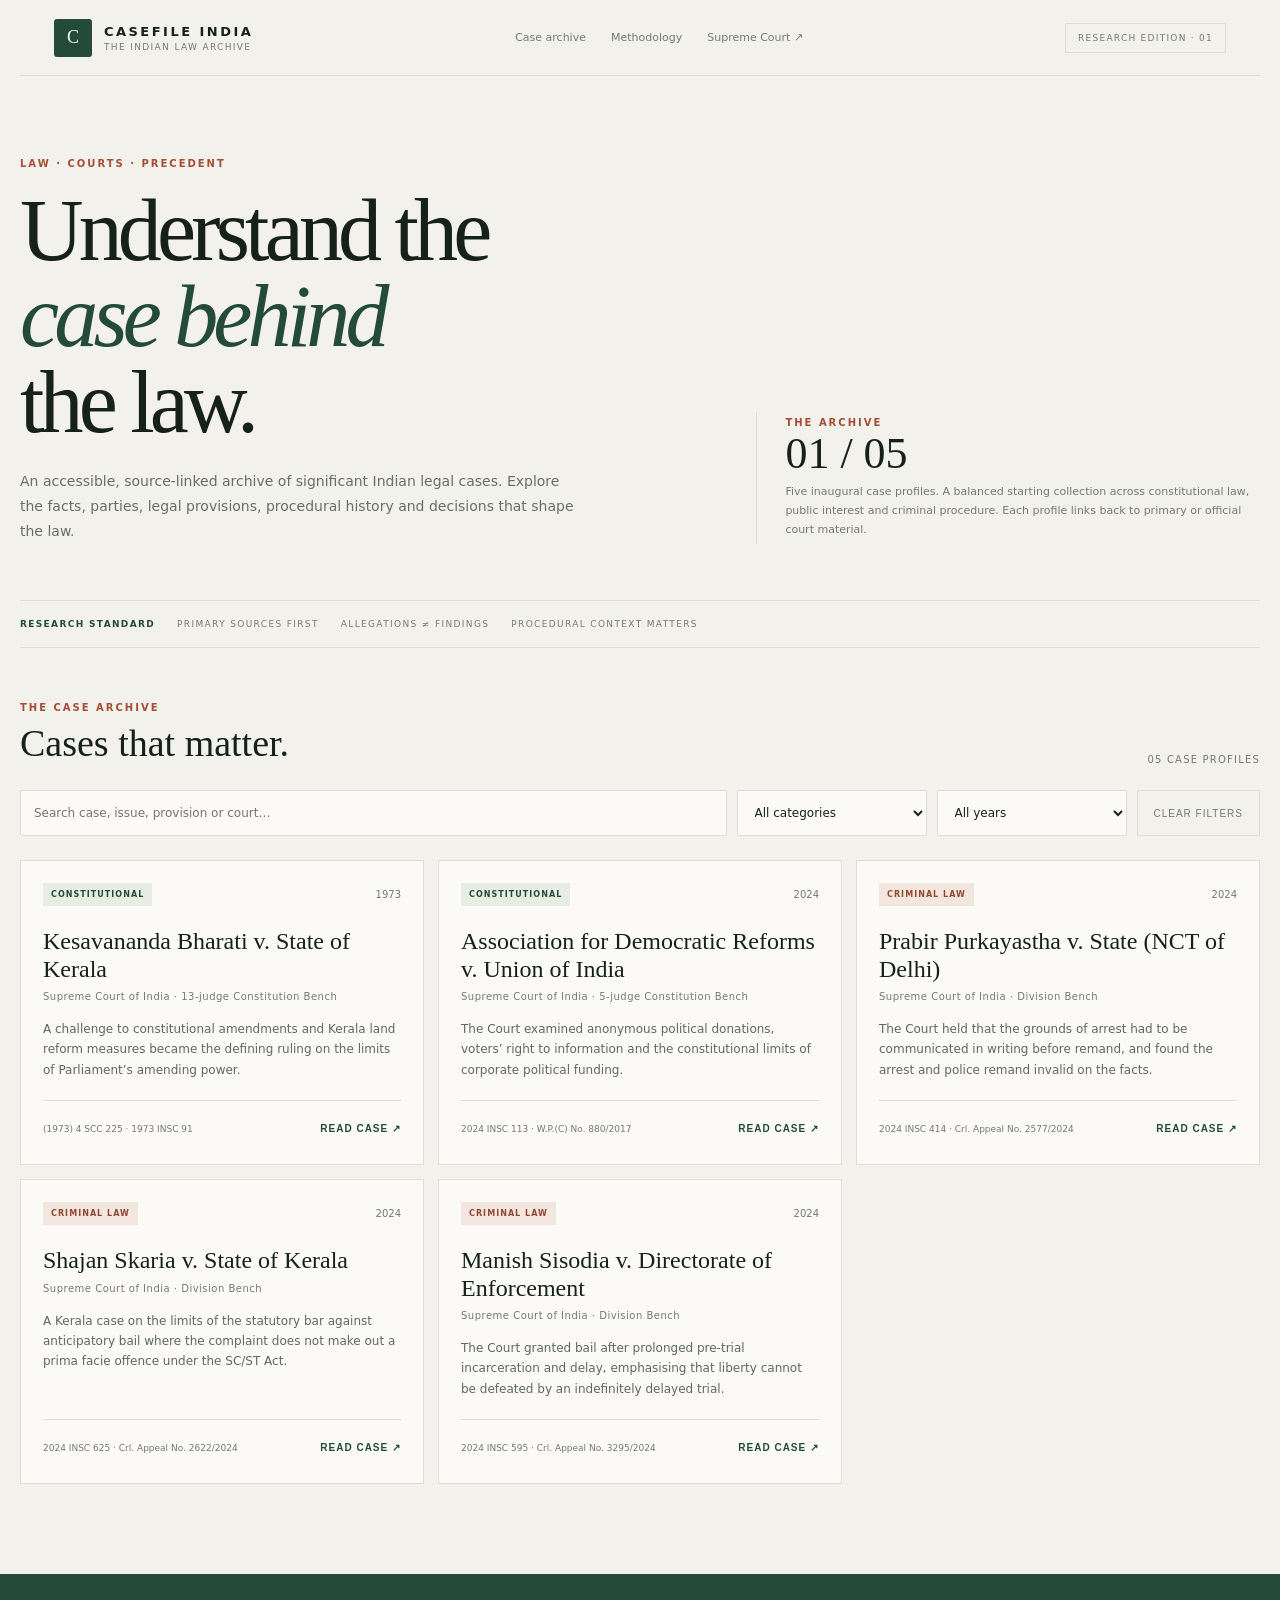
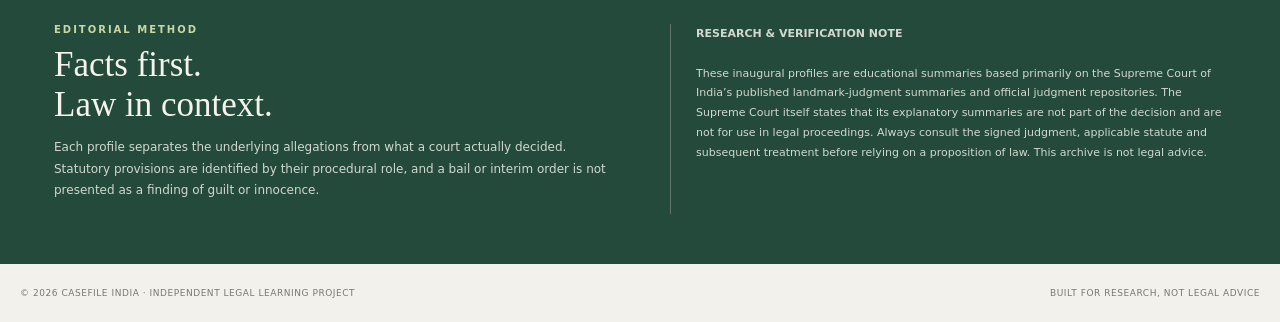
==== casefile-india/index.html @ 54c9e40e "Add CASEFILE INDIA legal case archive website" ====
<!doctype html>
<html lang="en">
<head>
<meta charset="utf-8"><meta name="viewport" content="width=device-width,initial-scale=1">
<meta name="theme-color" content="#111713"><meta name="description" content="CASEFILE INDIA — source-linked case profiles, Indian judgments and legal research.">
<title>CASEFILE INDIA — Indian Legal Case Archive</title>
<style>
:root{--bg:#f3f1eb;--paper:#fbfaf6;--ink:#17211c;--muted:#737a72;--line:#deded4;--green:#234a3a;--lime:#c8d8a5;--rust:#a54e35;--serif:Georgia,'Times New Roman',serif;--sans:Inter,ui-sans-serif,system-ui,-apple-system,'Segoe UI',sans-serif}
*{box-sizing:border-box}html{scroll-behavior:smooth}body{margin:0;background:var(--bg);color:var(--ink);font-family:var(--sans)}a{color:inherit}.shell{max-width:1240px;margin:auto;padding:0 34px}.top{height:76px;border-bottom:1px solid var(--line);display:flex;align-items:center;justify-content:space-between}.brand{display:flex;align-items:center;gap:12px;text-decoration:none}.mark{width:38px;height:38px;background:var(--green);color:#fff;display:grid;place-items:center;font-family:var(--serif);font-size:18px;border-radius:3px}.brand strong{display:block;font-size:13px;letter-spacing:.19em}.brand small{display:block;color:var(--muted);font-size:9px;letter-spacing:.15em;margin-top:3px}.nav{display:flex;gap:25px;align-items:center;font-size:11px;color:var(--muted)}.nav a{text-decoration:none}.nav a:hover{color:var(--green)}.edition{font-size:9px;letter-spacing:.14em;border:1px solid var(--line);padding:9px 12px;color:var(--muted)}.hero{padding:82px 0 56px;display:grid;grid-template-columns:1.15fr .85fr;gap:55px;align-items:end;border-bottom:1px solid var(--line)}.kicker{font-size:10px;letter-spacing:.2em;color:var(--rust);font-weight:800}.hero h1{font-family:var(--serif);font-size:clamp(48px,7vw,88px);font-weight:400;line-height:.98;letter-spacing:-.055em;margin:19px 0 22px}.hero h1 em{font-style:italic;color:var(--green)}.hero p{max-width:560px;color:#666f66;font-size:14px;line-height:1.8;margin:0}.hero-aside{border-left:1px solid var(--line);padding:5px 0 5px 28px}.hero-aside .big{font-family:var(--serif);font-size:44px}.hero-aside p{font-size:11px;line-height:1.7;color:var(--muted);margin-top:4px}.ticker{display:flex;gap:22px;align-items:center;padding:18px 0;border-bottom:1px solid var(--line);font-size:9px;letter-spacing:.15em;color:var(--muted)}.ticker b{color:var(--green)}.main{padding:54px 0 90px}.section-head{display:flex;justify-content:space-between;align-items:end;gap:20px;margin-bottom:25px}.section-head h2{font-family:var(--serif);font-size:38px;font-weight:400;margin:8px 0 0}.count{font-size:10px;letter-spacing:.12em;color:var(--muted)}.tools{display:grid;grid-template-columns:minmax(220px,1fr) 190px 190px auto;gap:10px;margin-bottom:24px}.tools input,.tools select{width:100%;background:var(--paper);border:1px solid var(--line);padding:14px 13px;color:var(--ink);font:inherit;font-size:12px;border-radius:2px;outline:none}.tools input:focus,.tools select:focus{border-color:var(--green)}.clear{border:1px solid var(--line);background:transparent;padding:0 16px;color:var(--muted);font-size:10px;letter-spacing:.1em;cursor:pointer}.grid{display:grid;grid-template-columns:repeat(3,1fr);gap:14px}.case{background:var(--paper);border:1px solid var(--line);padding:22px;min-height:300px;display:flex;flex-direction:column;transition:transform .2s,border-color .2s}.case:hover{transform:translateY(-3px);border-color:#aeb9a9}.case-top{display:flex;justify-content:space-between;gap:12px;align-items:center}.tag{font-size:8px;letter-spacing:.13em;text-transform:uppercase;padding:7px 8px;background:#e8ede3;color:var(--green);font-weight:800}.tag.criminal{background:#f2e6df;color:#91472f}.year{font-size:10px;color:var(--muted)}.case h3{font-family:var(--serif);font-weight:400;font-size:24px;line-height:1.14;margin:22px 0 8px}.court{font-size:10px;color:var(--muted);letter-spacing:.05em}.summary{font-size:12px;color:#5f685f;line-height:1.7;margin:17px 0 20px}.case-bottom{margin-top:auto;display:flex;justify-content:space-between;align-items:center;border-top:1px solid var(--line);padding-top:14px}.citation{font-size:9px;color:var(--muted)}.open{border:0;background:transparent;color:var(--green);font-size:10px;font-weight:800;letter-spacing:.1em;cursor:pointer;padding:8px 0}.empty{grid-column:1/-1;padding:50px;text-align:center;border:1px dashed var(--line);color:var(--muted);font-size:13px}.about{background:var(--green);color:#f5f3eb;padding:50px 0}.about-inner{display:grid;grid-template-columns:1fr 1fr;gap:60px}.about h2{font-family:var(--serif);font-weight:400;font-size:35px;margin:10px 0}.about p{font-size:12px;line-height:1.8;color:#d2d8cf}.about .note{border-left:1px solid #607668;padding-left:25px;color:#d2d8cf;font-size:11px;line-height:1.8}.footer{padding:24px 0;display:flex;justify-content:space-between;gap:20px;color:var(--muted);font-size:9px;letter-spacing:.06em}.modal{position:fixed;inset:0;background:#101711b8;z-index:10;display:none;align-items:center;justify-content:center;padding:22px}.modal.show{display:flex}.dialog{background:var(--paper);width:min(800px,100%);max-height:90vh;overflow:auto;padding:34px;position:relative}.close{position:absolute;right:20px;top:18px;border:1px solid var(--line);background:transparent;width:34px;height:34px;cursor:pointer}.dialog h2{font-family:var(--serif);font-size:36px;font-weight:400;line-height:1.1;margin:18px 40px 8px 0}.dialog .meta{font-size:11px;color:var(--muted);line-height:1.7}.detail-grid{display:grid;grid-template-columns:1fr 1fr;gap:22px;margin-top:25px}.detail h4{font-size:9px;letter-spacing:.16em;color:var(--rust);margin:0 0 8px}.detail p,.detail li{font-size:12px;line-height:1.75;color:#566057}.detail ul{padding-left:17px;margin:0}.detail.full{grid-column:1/-1}.source-list{display:flex;flex-wrap:wrap;gap:9px;margin-top:12px}.source-list a{font-size:10px;color:var(--green);border:1px solid var(--line);padding:10px;text-decoration:none}.disclaimer{background:#eeeae0;border-left:3px solid var(--rust);padding:12px 14px;font-size:10px;line-height:1.7;color:#646a61;margin-top:22px}.save{border:1px solid var(--line);background:transparent;padding:8px 10px;font-size:9px;cursor:pointer;color:var(--green)}.save.saved{background:#e7eee4;border-color:#a9bba8}
@media(max-width:850px){.shell{padding:0 20px}.hero{grid-template-columns:1fr;gap:28px;padding-top:55px}.hero-aside{border-left:0;border-top:1px solid var(--line);padding:20px 0 0}.tools{grid-template-columns:1fr 1fr}.tools input{grid-column:1/-1}.grid{grid-template-columns:repeat(2,1fr)}.about-inner{grid-template-columns:1fr;gap:20px}.nav{gap:13px}.edition{display:none}}
@media(max-width:560px){.top{height:65px}.nav a:nth-child(2){display:none}.hero h1{font-size:54px}.grid{grid-template-columns:1fr}.case{min-height:260px}.section-head h2{font-size:32px}.tools{grid-template-columns:1fr}.tools input{grid-column:auto}.clear{padding:13px}.detail-grid{grid-template-columns:1fr}.detail.full{grid-column:auto}.dialog{padding:25px 20px}.dialog h2{font-size:29px}.footer{flex-direction:column}.ticker{flex-wrap:wrap;gap:10px 18px}}
</style>
</head>
<body>
<header class="shell top"><a class="brand" href="#"><span class="mark">C</span><span><strong>CASEFILE INDIA</strong><small>THE INDIAN LAW ARCHIVE</small></span></a><nav class="nav"><a href="#archive">Case archive</a><a href="#method">Methodology</a><a href="https://www.sci.gov.in/" target="_blank" rel="noopener">Supreme Court ↗</a></nav><span class="edition">RESEARCH EDITION · 01</span></header>
<section class="shell hero"><div><div class="kicker">LAW · COURTS · PRECEDENT</div><h1>Understand the<br><em>case behind</em><br>the law.</h1><p>An accessible, source-linked archive of significant Indian legal cases. Explore the facts, parties, legal provisions, procedural history and decisions that shape the law.</p></div><aside class="hero-aside"><div class="kicker">THE ARCHIVE</div><div class="big">01 / 05</div><p>Five inaugural case profiles. A balanced starting collection across constitutional law, public interest and criminal procedure. Each profile links back to primary or official court material.</p></aside></section>
<div class="shell ticker"><b>RESEARCH STANDARD</b><span>PRIMARY SOURCES FIRST</span><span>ALLEGATIONS ≠ FINDINGS</span><span>PROCEDURAL CONTEXT MATTERS</span></div>
<main id="archive" class="shell main"><div class="section-head"><div><div class="kicker">THE CASE ARCHIVE</div><h2>Cases that matter.</h2></div><div class="count" id="resultCount">05 CASE PROFILES</div></div>
<div class="tools"><input id="search" type="search" placeholder="Search case, issue, provision or court…" aria-label="Search cases"><select id="type"><option value="all">All categories</option><option value="Constitutional">Constitutional</option><option value="Criminal law">Criminal law</option><option value="Public law">Public law</option></select><select id="era"><option value="all">All years</option><option value="2020s">2020–2029</option><option value="2000s">2000–2019</option><option value="historic">Before 2000</option></select><button class="clear" id="clear">CLEAR FILTERS</button></div>
<div class="grid" id="caseGrid"></div></main>
<section id="method" class="about"><div class="shell about-inner"><div><div class="kicker" style="color:#c8d8a5">EDITORIAL METHOD</div><h2>Facts first.<br>Law in context.</h2><p>Each profile separates the underlying allegations from what a court actually decided. Statutory provisions are identified by their procedural role, and a bail or interim order is not presented as a finding of guilt or innocence.</p></div><div class="note"><b>RESEARCH & VERIFICATION NOTE</b><br><br>These inaugural profiles are educational summaries based primarily on the Supreme Court of India’s published landmark-judgment summaries and official judgment repositories. The Supreme Court itself states that its explanatory summaries are not part of the decision and are not for use in legal proceedings. Always consult the signed judgment, applicable statute and subsequent treatment before relying on a proposition of law. This archive is not legal advice.</div></div></section>
<footer class="shell footer"><span>© 2026 CASEFILE INDIA · INDEPENDENT LEGAL LEARNING PROJECT</span><span>BUILT FOR RESEARCH, NOT LEGAL ADVICE</span></footer>
<div class="modal" id="modal" role="dialog" aria-modal="true" aria-labelledby="detailTitle"><article class="dialog"><button class="close" id="close" aria-label="Close">✕</button><div id="detailBody"></div></article></div>
<script>
const cases=[
{id:'kesavananda',name:'Kesavananda Bharati v. State of Kerala',year:1973,type:'Constitutional',court:'Supreme Court of India · 13-judge Constitution Bench',citation:'(1973) 4 SCC 225 · 1973 INSC 91',tagline:'The basic structure doctrine',summary:'A challenge to constitutional amendments and Kerala land reform measures became the defining ruling on the limits of Parliament’s amending power.',parties:'Sri Kesavananda Bharati Sripadagalvaru, head of the Edneer Mutt in Kerala, brought the petition against the State of Kerala and the Union of India. The matter was heard by the largest bench in the Supreme Court’s history at the time.',posture:'A writ petition under Article 32 challenged provisions of the Kerala Land Reforms legislation and the validity of the 24th, 25th and 29th Constitutional Amendments. The 13-judge bench delivered a closely divided decision on 24 April 1973.',facts:'The petitioner challenged measures affecting the property and administration of the religious mutt, alongside constitutional amendments that expanded Parliament’s power to amend the Constitution and affected the relationship between fundamental rights and directive principles.',provisions:['Constitution of India: Articles 13, 25, 26, 31 and 368','Constitution (Twenty-fourth Amendment) Act, 1971','Constitution (Twenty-fifth Amendment) Act, 1971','Constitution (Twenty-ninth Amendment) Act, 1972','Kerala Land Reforms Act, 1963, as amended'],decision:'By a 7–6 majority, the Court held that Parliament’s power under Article 368 is wide but does not extend to altering the Constitution’s basic structure or framework. The amendments were not all struck down; the judgment preserved Parliament’s constituent power subject to this substantive limitation.',significance:'The basic structure doctrine became a foundational control on constitutional amendments. Later cases have developed its content, so the precise application depends on subsequent precedent and the provision under challenge.',sources:[['Official eCourts case portal','https://judgments.ecourts.gov.in/KBJ/?p=home'],['Official background and case introduction','https://judgments.ecourts.gov.in/KBJ/?p=home/intro'],['Supreme Court landmark summaries','https://www.sci.gov.in/landmark-judgment-summaries/']]},
{id:'electoral-bonds',name:'Association for Democratic Reforms v. Union of India',year:2024,type:'Constitutional',court:'Supreme Court of India · 5-judge Constitution Bench',citation:'2024 INSC 113 · W.P.(C) No. 880/2017',tagline:'Electoral bonds and the right to information',summary:'The Court examined anonymous political donations, voters’ right to information and the constitutional limits of corporate political funding.',parties:'Association for Democratic Reforms and other petitioners challenged the Electoral Bond Scheme and connected statutory amendments. The Union of India and other public authorities were respondents.',posture:'A batch of writ petitions under Article 32 was heard by a five-judge Constitution Bench. Judgment was delivered on 15 February 2024.',facts:'The Finance Act, 2017 amended the Representation of the People Act, Income-tax Act and Companies Act. The Electoral Bond Scheme, 2018 enabled eligible political parties to receive donations through bonds whose purchaser identity was not publicly disclosed. Petitioners challenged the anonymity framework and changes to corporate contribution rules.',provisions:['Constitution of India: Article 19(1)(a) (freedom of speech and expression / right to information)','Representation of the People Act, 1951: Section 29C (as amended)','Companies Act, 2013: Section 182 (as amended)','Income-tax Act, 1961: Section 13A (as amended)','Finance Act, 2017 and Electoral Bond Scheme, 2018'],decision:'The Supreme Court unanimously declared the Electoral Bond Scheme unconstitutional. The Court held that non-disclosure of political funding information infringed the voter’s right to information under Article 19(1)(a), and invalidated the relevant amendments. It issued directions requiring disclosure of bond purchase and redemption information by the State Bank of India to the Election Commission of India for publication.',significance:'The decision is a major authority on transparency in political finance, the voter’s right to information and the constitutional scrutiny of election-funding arrangements.',sources:[['Supreme Court official 2024 case summaries','https://www.sci.gov.in/landmark-judgment-summaries/?judgment_year=2024'],['Supreme Court judgment search','https://www.sci.gov.in/judgements/']]},
{id:'prabir',name:'Prabir Purkayastha v. State (NCT of Delhi)',year:2024,type:'Criminal law',court:'Supreme Court of India · Division Bench',citation:'2024 INSC 414 · Crl. Appeal No. 2577/2024',tagline:'Written grounds of arrest under UAPA',summary:'The Court held that the grounds of arrest had to be communicated in writing before remand, and found the arrest and police remand invalid on the facts.',parties:'Prabir Purkayastha, director of PPK Newsclick Studio Pvt. Ltd., was the appellant. The State (NCT of Delhi) was the respondent.',posture:'After raids, arrest and a police-custody remand, the Delhi High Court rejected the challenge to the arrest and remand. The appellant approached the Supreme Court, which allowed the appeal on 15 May 2024.',facts:'Delhi Police conducted searches at the appellant’s residence and business premises in connection with an FIR invoking the Unlawful Activities (Prevention) Act and provisions of the Indian Penal Code. He was arrested on 3 October 2023 and remanded to seven days of police custody the following day. The dispute before the Supreme Court concerned the legality of the arrest and remand process, not a final determination of guilt.',provisions:['Constitution of India: Article 22(1) (communication of grounds of arrest)','Unlawful Activities (Prevention) Act, 1967 (UAPA): provisions invoked in the FIR; consult the FIR/charge-sheet for the complete section list','Code of Criminal Procedure, 1973: remand and production-before-magistrate framework','Indian Penal Code, 1860: provisions invoked in the FIR; the official summary does not reproduce the complete list'],decision:'The Supreme Court held that the grounds of arrest had not been communicated in writing before the remand, contrary to Article 22(1). It declared the arrest and police remand invalid. Since charges had by then been framed, it directed release on bail subject to the trial court’s conditions.',significance:'The ruling reinforces procedural safeguards at the point of arrest and makes clear that meaningful communication of the specific grounds is distinct from a generic statement of reasons for arrest.',sources:[['Supreme Court official 2024 case summaries','https://www.sci.gov.in/landmark-judgment-summaries/?judgment_year=2024'],['Supreme Court judgment search','https://www.sci.gov.in/judgements/']]},
{id:'shajan',name:'Shajan Skaria v. State of Kerala',year:2024,type:'Criminal law',court:'Supreme Court of India · Division Bench',citation:'2024 INSC 625 · Crl. Appeal No. 2622/2024',tagline:'Anticipatory bail and the SC/ST Act',summary:'A Kerala case on the limits of the statutory bar against anticipatory bail where the complaint does not make out a prima facie offence under the SC/ST Act.',parties:'Shajan Skaria was the appellant. The State of Kerala was the respondent; the complaint was made by P. V. Srinijan, a Member of the Kerala Legislative Assembly.',posture:'The Special Court rejected anticipatory bail, and the Kerala High Court dismissed the challenge. The Supreme Court allowed the appeal and granted anticipatory bail on 23 August 2024.',facts:'A complaint followed a YouTube video published on 24 May 2023 containing allegations, including allegations of corruption, against the complainant. The complaint stated that the video was intended to publicise abuse and insult directed at a person belonging to a Scheduled Caste. An FIR was registered on 9 June 2023.',provisions:['Kerala Police Act, 2011: Section 120(o)','Scheduled Castes and Scheduled Tribes (Prevention of Atrocities) Act, 1989: Sections 3(1)(r) and 3(1)(u)','SC/ST Act: Sections 18 and 18A (bar on anticipatory bail)','Code of Criminal Procedure, 1973: Section 438 (anticipatory bail)'],decision:'The Supreme Court held that Sections 18 and 18A do not create an absolute bar in every case. Courts may examine whether the complaint or FIR makes out a prima facie case attracting the SC/ST Act. The Court allowed the appeal and granted anticipatory bail.',significance:'The decision clarifies the threshold inquiry for anticipatory bail under the SC/ST Act. It does not dilute the Act’s protections; the statutory bar applies where the necessary prima facie ingredients are present.',sources:[['Supreme Court official 2024 case summaries','https://www.sci.gov.in/landmark-judgment-summaries/?judgment_year=2024'],['Supreme Court judgment search','https://www.sci.gov.in/judgements/']]},
{id:'sisodia',name:'Manish Sisodia v. Directorate of Enforcement',year:2024,type:'Criminal law',court:'Supreme Court of India · Division Bench',citation:'2024 INSC 595 · Crl. Appeal No. 3295/2024',tagline:'Bail, delay and the right to speedy trial',summary:'The Court granted bail after prolonged pre-trial incarceration and delay, emphasising that liberty cannot be defeated by an indefinitely delayed trial.',parties:'Manish Sisodia, former Deputy Chief Minister of Delhi, was the appellant. The Directorate of Enforcement was the respondent in the appeal concerning the PMLA proceedings; related CBI proceedings also formed part of the background.',posture:'After successive bail refusals by the trial court and Delhi High Court, the appellant approached the Supreme Court. The appeal was allowed and bail was granted on 9 August 2024.',facts:'The CBI and Enforcement Directorate cases arose from allegations concerning the Delhi Excise Policy 2021–22. The CBI case included allegations under the IPC and Prevention of Corruption Act; the ED alleged money laundering under the PMLA. The prosecution allegations were contested and were not findings of guilt. The trial had not commenced and involved a large body of documentary evidence and witnesses.',provisions:['Prevention of Money Laundering Act, 2002: Section 45 (twin conditions for bail)','Code of Criminal Procedure, 1973: Section 439 (bail jurisdiction, as discussed)','Indian Penal Code, 1860: Sections 201 and 420 (CBI chargesheet)','Prevention of Corruption Act, 1988: Sections 7, 7A, 8 and 12 (CBI chargesheet)'],decision:'The Supreme Court allowed the appeal and directed release on bail subject to conditions, including bail bonds, surrender of passport, regular reporting and non-interference with witnesses or evidence. It held that prolonged incarceration and the likely delay in trial were relevant to the liberty analysis. The Court expressly did not decide the merits of the underlying prosecution.',significance:'The case is frequently studied for the relationship between stringent statutory bail conditions, Article 21, speedy trial and the principle that bail should not become punishment before conviction.',sources:[['Supreme Court official 2024 case summaries','https://www.sci.gov.in/landmark-judgment-summaries/?judgment_year=2024'],['Supreme Court judgment search','https://www.sci.gov.in/judgements/']]}
];
const grid=document.getElementById('caseGrid'),search=document.getElementById('search'),type=document.getElementById('type'),era=document.getElementById('era');
function render(){const q=search.value.trim().toLowerCase();const list=cases.filter(c=>{const hay=[c.name,c.type,c.court,c.citation,c.tagline,c.summary,...c.provisions].join(' ').toLowerCase();const okq=!q||hay.includes(q);const okt=type.value==='all'||c.type===type.value;const oke=era.value==='all'||(era.value==='2020s'&&c.year>=2020)||(era.value==='2000s'&&c.year>=2000&&c.year<2020)||(era.value==='historic'&&c.year<2000);return okq&&okt&&oke});document.getElementById('resultCount').textContent=String(list.length).padStart(2,'0')+' CASE PROFILE'+(list.length===1?'':'S');grid.innerHTML=list.length?list.map(c=>'<article class="case"><div class="case-top"><span class="tag '+(c.type==='Criminal law'?'criminal':'')+'">'+c.type+'</span><span class="year">'+c.year+'</span></div><h3>'+c.name+'</h3><div class="court">'+c.court+'</div><p class="summary">'+c.summary+'</p><div class="case-bottom"><span class="citation">'+c.citation+'</span><button class="open" data-id="'+c.id+'">READ CASE ↗</button></div></article>').join(''):'<div class="empty">No cases match those filters. Try a broader search.'}
function openCase(id){const c=cases.find(x=>x.id===id);if(!c)return;document.getElementById('detailBody').innerHTML='<div class="kicker">'+c.type.toUpperCase()+' · '+c.year+'</div><h2 id="detailTitle">'+c.name+'</h2><div class="meta">'+c.court+'<br>'+c.citation+'<br><i>'+c.tagline+'</i></div><div class="detail-grid"><section class="detail"><h4>FACTUAL BACKGROUND</h4><p>'+c.facts+'</p></section><section class="detail"><h4>PARTIES & PROCEDURAL POSTURE</h4><p>'+c.parties+'</p><p>'+c.posture+'</p></section><section class="detail"><h4>PROVISIONS CONSIDERED / INVOKED</h4><ul>'+c.provisions.map(x=>'<li>'+x+'</li>').join('')+'</ul></section><section class="detail"><h4>DECISION</h4><p>'+c.decision+'</p></section><section class="detail full"><h4>WHY THIS CASE MATTERS</h4><p>'+c.significance+'</p></section><section class="detail full"><h4>SOURCE MATERIAL</h4><p>Use the official court material as the controlling source. The Supreme Court’s explanatory summaries are aids to understanding and are not part of the judgment.</p><div class="source-list">'+c.sources.map(s=>'<a href="'+s[1]+'" target="_blank" rel="noopener">'+s[0]+' ↗</a>').join('')+'</div></section></div><div class="disclaimer">Research note: This is an educational case profile, not legal advice. Allegations are identified as allegations; procedural orders such as bail do not determine guilt. Check the signed judgment, case record, current statutes and subsequent decisions before relying on any proposition.</div>';document.getElementById('modal').classList.add('show');document.body.style.overflow='hidden'}
grid.addEventListener('click',e=>{const b=e.target.closest('[data-id]');if(b)openCase(b.dataset.id)});[search,type,era].forEach(x=>x.addEventListener('input',render));document.getElementById('clear').addEventListener('click',()=>{search.value='';type.value='all';era.value='all';render()});function closeModal(){document.getElementById('modal').classList.remove('show');document.body.style.overflow=''}document.getElementById('close').addEventListener('click',closeModal);document.getElementById('modal').addEventListener('click',e=>{if(e.target.id==='modal')closeModal()});document.addEventListener('keydown',e=>{if(e.key==='Escape')closeModal()});render();
</script>
</body></html>
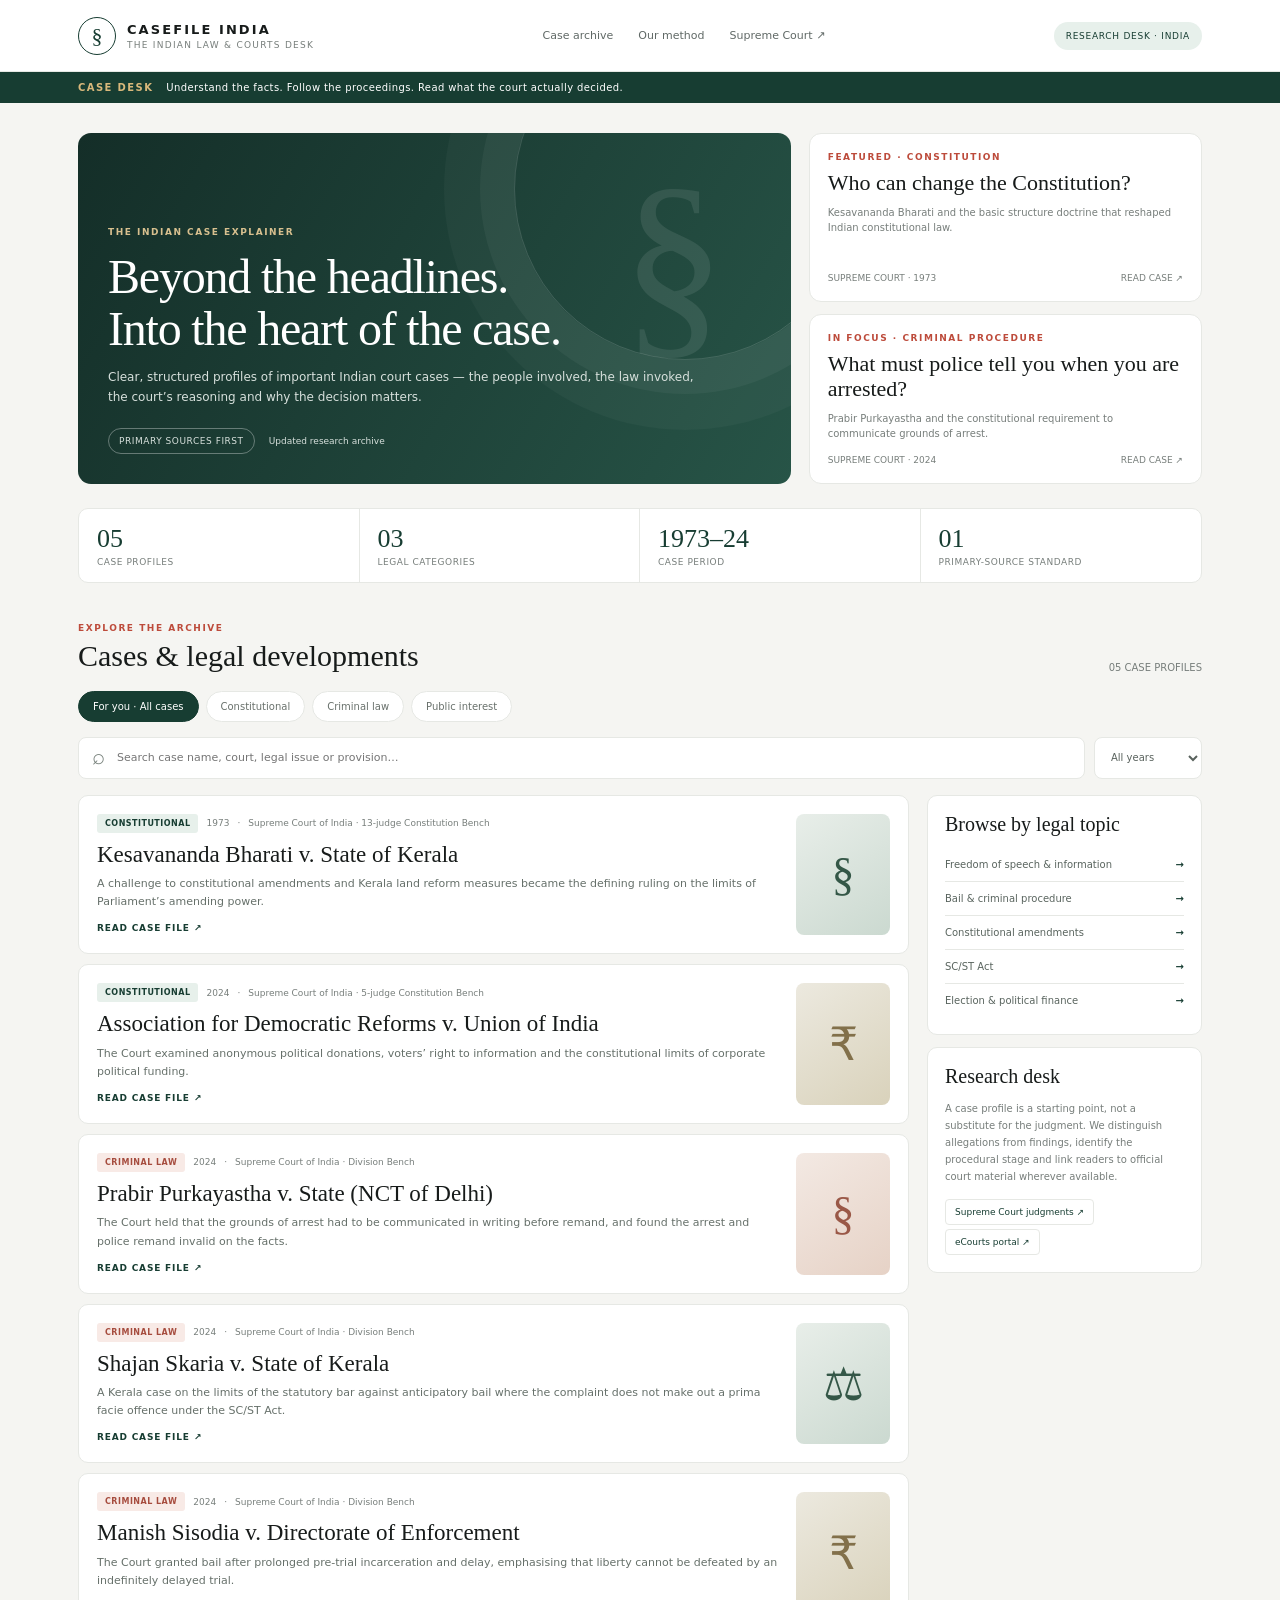
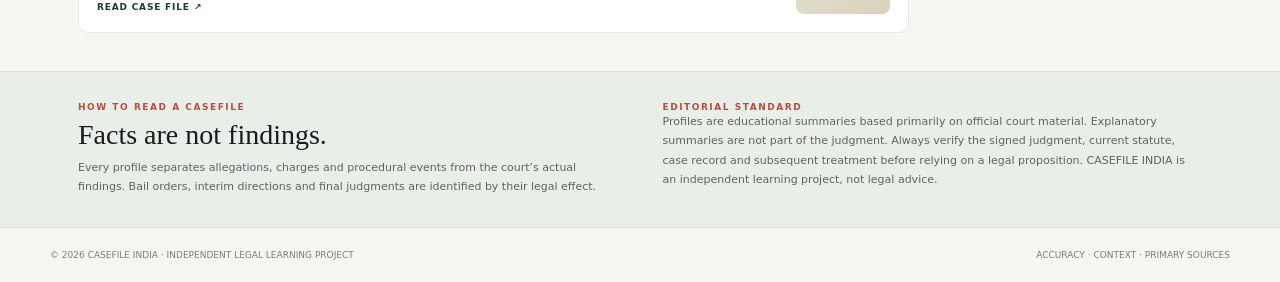
==== commit 2c193266: "Redesign CASEFILE INDIA as a premium legal news and case archive" ====
--- a/casefile-india/index.html
+++ b/casefile-india/index.html
@@ -2,36 +2,61 @@
 <html lang="en">
 <head>
 <meta charset="utf-8"><meta name="viewport" content="width=device-width,initial-scale=1">
-<meta name="theme-color" content="#111713"><meta name="description" content="CASEFILE INDIA — source-linked case profiles, Indian judgments and legal research.">
-<title>CASEFILE INDIA — Indian Legal Case Archive</title>
+<meta name="theme-color" content="#f6f5f1">
+<meta name="description" content="CASEFILE INDIA — clear, source-verified reporting and research on Indian court cases, judgments and the law.">
+<title>CASEFILE INDIA — The Law, Explained</title>
 <style>
-:root{--bg:#f3f1eb;--paper:#fbfaf6;--ink:#17211c;--muted:#737a72;--line:#deded4;--green:#234a3a;--lime:#c8d8a5;--rust:#a54e35;--serif:Georgia,'Times New Roman',serif;--sans:Inter,ui-sans-serif,system-ui,-apple-system,'Segoe UI',sans-serif}
-*{box-sizing:border-box}html{scroll-behavior:smooth}body{margin:0;background:var(--bg);color:var(--ink);font-family:var(--sans)}a{color:inherit}.shell{max-width:1240px;margin:auto;padding:0 34px}.top{height:76px;border-bottom:1px solid var(--line);display:flex;align-items:center;justify-content:space-between}.brand{display:flex;align-items:center;gap:12px;text-decoration:none}.mark{width:38px;height:38px;background:var(--green);color:#fff;display:grid;place-items:center;font-family:var(--serif);font-size:18px;border-radius:3px}.brand strong{display:block;font-size:13px;letter-spacing:.19em}.brand small{display:block;color:var(--muted);font-size:9px;letter-spacing:.15em;margin-top:3px}.nav{display:flex;gap:25px;align-items:center;font-size:11px;color:var(--muted)}.nav a{text-decoration:none}.nav a:hover{color:var(--green)}.edition{font-size:9px;letter-spacing:.14em;border:1px solid var(--line);padding:9px 12px;color:var(--muted)}.hero{padding:82px 0 56px;display:grid;grid-template-columns:1.15fr .85fr;gap:55px;align-items:end;border-bottom:1px solid var(--line)}.kicker{font-size:10px;letter-spacing:.2em;color:var(--rust);font-weight:800}.hero h1{font-family:var(--serif);font-size:clamp(48px,7vw,88px);font-weight:400;line-height:.98;letter-spacing:-.055em;margin:19px 0 22px}.hero h1 em{font-style:italic;color:var(--green)}.hero p{max-width:560px;color:#666f66;font-size:14px;line-height:1.8;margin:0}.hero-aside{border-left:1px solid var(--line);padding:5px 0 5px 28px}.hero-aside .big{font-family:var(--serif);font-size:44px}.hero-aside p{font-size:11px;line-height:1.7;color:var(--muted);margin-top:4px}.ticker{display:flex;gap:22px;align-items:center;padding:18px 0;border-bottom:1px solid var(--line);font-size:9px;letter-spacing:.15em;color:var(--muted)}.ticker b{color:var(--green)}.main{padding:54px 0 90px}.section-head{display:flex;justify-content:space-between;align-items:end;gap:20px;margin-bottom:25px}.section-head h2{font-family:var(--serif);font-size:38px;font-weight:400;margin:8px 0 0}.count{font-size:10px;letter-spacing:.12em;color:var(--muted)}.tools{display:grid;grid-template-columns:minmax(220px,1fr) 190px 190px auto;gap:10px;margin-bottom:24px}.tools input,.tools select{width:100%;background:var(--paper);border:1px solid var(--line);padding:14px 13px;color:var(--ink);font:inherit;font-size:12px;border-radius:2px;outline:none}.tools input:focus,.tools select:focus{border-color:var(--green)}.clear{border:1px solid var(--line);background:transparent;padding:0 16px;color:var(--muted);font-size:10px;letter-spacing:.1em;cursor:pointer}.grid{display:grid;grid-template-columns:repeat(3,1fr);gap:14px}.case{background:var(--paper);border:1px solid var(--line);padding:22px;min-height:300px;display:flex;flex-direction:column;transition:transform .2s,border-color .2s}.case:hover{transform:translateY(-3px);border-color:#aeb9a9}.case-top{display:flex;justify-content:space-between;gap:12px;align-items:center}.tag{font-size:8px;letter-spacing:.13em;text-transform:uppercase;padding:7px 8px;background:#e8ede3;color:var(--green);font-weight:800}.tag.criminal{background:#f2e6df;color:#91472f}.year{font-size:10px;color:var(--muted)}.case h3{font-family:var(--serif);font-weight:400;font-size:24px;line-height:1.14;margin:22px 0 8px}.court{font-size:10px;color:var(--muted);letter-spacing:.05em}.summary{font-size:12px;color:#5f685f;line-height:1.7;margin:17px 0 20px}.case-bottom{margin-top:auto;display:flex;justify-content:space-between;align-items:center;border-top:1px solid var(--line);padding-top:14px}.citation{font-size:9px;color:var(--muted)}.open{border:0;background:transparent;color:var(--green);font-size:10px;font-weight:800;letter-spacing:.1em;cursor:pointer;padding:8px 0}.empty{grid-column:1/-1;padding:50px;text-align:center;border:1px dashed var(--line);color:var(--muted);font-size:13px}.about{background:var(--green);color:#f5f3eb;padding:50px 0}.about-inner{display:grid;grid-template-columns:1fr 1fr;gap:60px}.about h2{font-family:var(--serif);font-weight:400;font-size:35px;margin:10px 0}.about p{font-size:12px;line-height:1.8;color:#d2d8cf}.about .note{border-left:1px solid #607668;padding-left:25px;color:#d2d8cf;font-size:11px;line-height:1.8}.footer{padding:24px 0;display:flex;justify-content:space-between;gap:20px;color:var(--muted);font-size:9px;letter-spacing:.06em}.modal{position:fixed;inset:0;background:#101711b8;z-index:10;display:none;align-items:center;justify-content:center;padding:22px}.modal.show{display:flex}.dialog{background:var(--paper);width:min(800px,100%);max-height:90vh;overflow:auto;padding:34px;position:relative}.close{position:absolute;right:20px;top:18px;border:1px solid var(--line);background:transparent;width:34px;height:34px;cursor:pointer}.dialog h2{font-family:var(--serif);font-size:36px;font-weight:400;line-height:1.1;margin:18px 40px 8px 0}.dialog .meta{font-size:11px;color:var(--muted);line-height:1.7}.detail-grid{display:grid;grid-template-columns:1fr 1fr;gap:22px;margin-top:25px}.detail h4{font-size:9px;letter-spacing:.16em;color:var(--rust);margin:0 0 8px}.detail p,.detail li{font-size:12px;line-height:1.75;color:#566057}.detail ul{padding-left:17px;margin:0}.detail.full{grid-column:1/-1}.source-list{display:flex;flex-wrap:wrap;gap:9px;margin-top:12px}.source-list a{font-size:10px;color:var(--green);border:1px solid var(--line);padding:10px;text-decoration:none}.disclaimer{background:#eeeae0;border-left:3px solid var(--rust);padding:12px 14px;font-size:10px;line-height:1.7;color:#646a61;margin-top:22px}.save{border:1px solid var(--line);background:transparent;padding:8px 10px;font-size:9px;cursor:pointer;color:var(--green)}.save.saved{background:#e7eee4;border-color:#a9bba8}
-@media(max-width:850px){.shell{padding:0 20px}.hero{grid-template-columns:1fr;gap:28px;padding-top:55px}.hero-aside{border-left:0;border-top:1px solid var(--line);padding:20px 0 0}.tools{grid-template-columns:1fr 1fr}.tools input{grid-column:1/-1}.grid{grid-template-columns:repeat(2,1fr)}.about-inner{grid-template-columns:1fr;gap:20px}.nav{gap:13px}.edition{display:none}}
-@media(max-width:560px){.top{height:65px}.nav a:nth-child(2){display:none}.hero h1{font-size:54px}.grid{grid-template-columns:1fr}.case{min-height:260px}.section-head h2{font-size:32px}.tools{grid-template-columns:1fr}.tools input{grid-column:auto}.clear{padding:13px}.detail-grid{grid-template-columns:1fr}.detail.full{grid-column:auto}.dialog{padding:25px 20px}.dialog h2{font-size:29px}.footer{flex-direction:column}.ticker{flex-wrap:wrap;gap:10px 18px}}
+:root{--bg:#f5f5f2;--paper:#fff;--ink:#171b1a;--muted:#777e7b;--line:#e6e8e4;--green:#173d32;--green2:#e7f0eb;--red:#bd4b3b;--gold:#c6a66b;--serif:Georgia,'Times New Roman',serif;--sans:Inter,ui-sans-serif,system-ui,-apple-system,'Segoe UI',sans-serif}
+*{box-sizing:border-box}html{scroll-behavior:smooth}body{margin:0;background:var(--bg);color:var(--ink);font-family:var(--sans)}a{color:inherit;text-decoration:none}button,input,select{font:inherit}.wrap{max-width:1180px;margin:auto;padding:0 28px}
+header{height:72px;background:#fff;border-bottom:1px solid var(--line);position:sticky;top:0;z-index:5}.head{height:100%;display:flex;align-items:center;justify-content:space-between;gap:20px}.brand{display:flex;align-items:center;gap:11px}.seal{width:38px;height:38px;border:1px solid var(--green);color:var(--green);display:grid;place-items:center;font:22px var(--serif);border-radius:50%}.brand b{display:block;font-size:13px;letter-spacing:.16em}.brand small{display:block;font-size:9px;color:var(--muted);letter-spacing:.14em;margin-top:3px}.nav{display:flex;gap:25px;font-size:11px;color:#606966}.nav a:hover{color:var(--green)}.edition{font-size:9px;color:var(--green);background:var(--green2);padding:9px 12px;border-radius:20px;letter-spacing:.08em}
+.breaking{background:var(--green);color:white;font-size:10px;letter-spacing:.04em}.breaking .wrap{display:flex;gap:13px;align-items:center;padding-top:10px;padding-bottom:10px}.live{color:#d9b87b;font-weight:800;letter-spacing:.14em}
+.hero{padding:30px 0 24px}.eyebrow{font-size:9px;font-weight:800;letter-spacing:.17em;color:var(--red);text-transform:uppercase}.hero-grid{display:grid;grid-template-columns:1.45fr .8fr;gap:18px}.lead{min-height:300px;position:relative;overflow:hidden;border-radius:13px;background:linear-gradient(120deg,#142e28,#275447);color:#fff;padding:30px;display:flex;flex-direction:column;justify-content:flex-end}.lead:before{content:"";position:absolute;width:340px;height:340px;border:1px solid #ffffff25;border-radius:50%;right:-65px;top:-115px;box-shadow:0 0 0 34px #ffffff0b,0 0 0 70px #ffffff08}.lead:after{content:"§";position:absolute;right:65px;top:22px;color:#ffffff17;font:210px Georgia;line-height:1}.lead>*{position:relative;z-index:1}.lead .eyebrow{color:#d8c08f}.lead h1{font:clamp(30px,4.2vw,48px)/1.08 var(--serif);font-weight:400;max-width:650px;margin:14px 0 12px;letter-spacing:-.025em}.lead p{font-size:12px;line-height:1.7;color:#d7e0dc;max-width:600px;margin:0 0 20px}.lead-foot{display:flex;align-items:center;gap:14px;font-size:9px;color:#d7e0dc}.pill{display:inline-flex;border:1px solid #ffffff55;padding:7px 10px;border-radius:20px;font-size:9px;letter-spacing:.06em}
+.side-stack{display:grid;grid-template-rows:1fr 1fr;gap:12px}.side-card{background:#fff;border:1px solid var(--line);border-radius:12px;padding:18px;display:flex;flex-direction:column;justify-content:space-between;min-height:144px}.side-card h3{font:22px/1.12 var(--serif);margin:9px 0}.side-card p{font-size:10px;line-height:1.55;color:var(--muted);margin:0}.side-meta{display:flex;justify-content:space-between;align-items:center;margin-top:13px;font-size:9px;color:var(--muted)}
+.metrics{display:grid;grid-template-columns:repeat(4,1fr);background:#fff;border:1px solid var(--line);border-radius:10px;margin:0 0 28px}.metric{padding:15px 18px;border-right:1px solid var(--line)}.metric:last-child{border:0}.metric b{font:26px var(--serif);color:var(--green)}.metric span{display:block;font-size:9px;color:var(--muted);margin-top:3px;letter-spacing:.06em}
+.section{padding:12px 0 38px}.section-head{display:flex;align-items:end;justify-content:space-between;gap:15px;margin-bottom:15px}.section-head h2{font:30px var(--serif);font-weight:400;margin:6px 0 0}.section-head p{font-size:10px;color:var(--muted);margin:0}
+.tabs{display:flex;gap:7px;overflow:auto;padding:3px 0 15px;scrollbar-width:none}.tab{border:1px solid var(--line);background:#fff;color:#69716c;padding:9px 14px;border-radius:30px;white-space:nowrap;font-size:10px;cursor:pointer}.tab.active,.tab:hover{background:var(--green);border-color:var(--green);color:#fff}
+.toolbar{display:flex;gap:9px;margin:0 0 16px}.search{flex:1;position:relative}.search input{width:100%;height:42px;border:1px solid var(--line);background:#fff;border-radius:8px;padding:0 14px 0 38px;outline:none;font-size:11px}.search:before{content:"⌕";position:absolute;left:14px;top:7px;font-size:22px;color:#77817b}.search input:focus{border-color:#779789}.toolbar select{height:42px;border:1px solid var(--line);background:#fff;border-radius:8px;padding:0 12px;color:#59625d;font-size:10px}
+.layout{display:grid;grid-template-columns:minmax(0,1fr) 275px;gap:18px;align-items:start}.feed{display:grid;gap:10px}.story{background:#fff;border:1px solid var(--line);border-radius:10px;padding:18px;display:grid;grid-template-columns:1fr 94px;gap:18px;transition:border-color .15s,transform .15s}.story:hover{border-color:#9fb3a8;transform:translateY(-1px)}.story h3{font:23px/1.15 var(--serif);font-weight:400;margin:9px 0 7px}.story .summary{font-size:11px;line-height:1.65;color:#66706a;margin:0}.story-meta{display:flex;flex-wrap:wrap;gap:8px;align-items:center;font-size:9px;color:var(--muted)}.category{background:var(--green2);color:var(--green);padding:5px 8px;border-radius:3px;font-size:8px;font-weight:800;letter-spacing:.06em;text-transform:uppercase}.category.criminal{background:#f8eae6;color:#a64c3e}.category.public{background:#f4efdf;color:#886d36}.story-art{border-radius:8px;background:linear-gradient(145deg,#e8eee9,#cbd9d0);display:grid;place-items:center;color:#345747;font:46px Georgia;min-height:100px}.story:nth-child(3n) .story-art{background:linear-gradient(145deg,#f3e9e3,#e6d2c6);color:#9a5847}.story:nth-child(3n+2) .story-art{background:linear-gradient(145deg,#ece9df,#d9d2bb);color:#82704a}.read{display:inline-block;margin-top:12px;color:var(--green);font-size:9px;font-weight:800;letter-spacing:.09em}.empty{background:#fff;border:1px dashed var(--line);padding:35px;text-align:center;color:var(--muted);font-size:12px;border-radius:10px}
+.sidebar{display:grid;gap:12px}.panel{background:#fff;border:1px solid var(--line);border-radius:10px;padding:17px}.panel h3{font:20px var(--serif);font-weight:400;margin:0 0 12px}.quick{display:grid;gap:0}.quick button{border:0;border-top:1px solid var(--line);padding:11px 0;background:none;text-align:left;display:flex;justify-content:space-between;gap:12px;cursor:pointer;font-size:10px;color:#59645e}.quick button:first-child{border-top:0}.quick b{color:var(--green)}.note{font-size:10px;line-height:1.7;color:var(--muted)}.source-chip{display:inline-block;border:1px solid var(--line);border-radius:4px;padding:7px 9px;margin:4px 3px 0 0;font-size:9px;color:var(--green)}
+.method{background:#e9eee9;border-top:1px solid #dce4dd;border-bottom:1px solid #dce4dd;padding:30px 0}.method-inner{display:grid;grid-template-columns:1fr 1fr;gap:45px}.method h2{font:28px var(--serif);font-weight:400;margin:7px 0}.method p{font-size:11px;line-height:1.75;color:#59665f;margin:0}.footer{padding:22px 0;display:flex;justify-content:space-between;gap:15px;font-size:9px;color:var(--muted)}
+.modal{position:fixed;inset:0;background:#101713b8;z-index:20;display:none;align-items:center;justify-content:center;padding:18px}.modal.show{display:flex}.dialog{background:#fff;width:min(820px,100%);max-height:92vh;overflow:auto;border-radius:12px;padding:28px}.dialog-top{display:flex;justify-content:space-between;align-items:center}.close{border:1px solid var(--line);background:#fff;border-radius:50%;width:34px;height:34px;cursor:pointer}.dialog h2{font:34px/1.12 var(--serif);font-weight:400;margin:13px 0 9px}.meta{font-size:10px;line-height:1.7;color:var(--muted)}.detail-grid{display:grid;grid-template-columns:1fr 1fr;gap:20px;margin-top:24px}.detail h4{font-size:9px;letter-spacing:.13em;color:var(--red);margin:0 0 8px}.detail p,.detail li{font-size:11px;line-height:1.75;color:#58635d}.detail ul{padding-left:16px;margin:0}.full{grid-column:1/-1}.source-list{display:flex;flex-wrap:wrap;gap:7px}.source-list a{font-size:9px;color:var(--green);border:1px solid var(--line);border-radius:5px;padding:9px}.disclaimer{background:#f7f2e9;border-left:3px solid var(--gold);padding:12px;font-size:9px;line-height:1.7;color:#6d6558;margin-top:20px}
+@media(max-width:850px){.wrap{padding:0 18px}.hero-grid{grid-template-columns:1fr}.side-stack{grid-template-columns:1fr 1fr;grid-template-rows:auto}.side-card{min-height:155px}.layout{grid-template-columns:1fr}.sidebar{grid-template-columns:1fr 1fr}.nav{gap:13px}.edition{display:none}}
+@media(max-width:560px){header{height:64px}.nav a:nth-child(2){display:none}.brand b{font-size:11px}.hero{padding-top:18px}.lead{padding:22px;min-height:290px}.lead h1{font-size:34px}.side-stack{grid-template-columns:1fr 1fr}.side-card{padding:13px;min-height:160px}.side-card h3{font-size:18px}.metrics{grid-template-columns:1fr 1fr}.metric:nth-child(2){border-right:0}.metric:nth-child(-n+2){border-bottom:1px solid var(--line)}.section-head h2{font-size:26px}.section-head p{display:none}.toolbar{flex-wrap:wrap}.search{flex-basis:100%}.toolbar select{flex:1}.story{padding:14px;grid-template-columns:1fr 72px;gap:10px}.story h3{font-size:20px}.story-art{min-height:82px;font-size:36px}.story .summary{font-size:10px}.sidebar{grid-template-columns:1fr}.method-inner{grid-template-columns:1fr;gap:15px}.footer{flex-direction:column}.detail-grid{grid-template-columns:1fr}.full{grid-column:auto}.dialog{padding:20px}.dialog h2{font-size:28px}}
 </style>
 </head>
 <body>
-<header class="shell top"><a class="brand" href="#"><span class="mark">C</span><span><strong>CASEFILE INDIA</strong><small>THE INDIAN LAW ARCHIVE</small></span></a><nav class="nav"><a href="#archive">Case archive</a><a href="#method">Methodology</a><a href="https://www.sci.gov.in/" target="_blank" rel="noopener">Supreme Court ↗</a></nav><span class="edition">RESEARCH EDITION · 01</span></header>
-<section class="shell hero"><div><div class="kicker">LAW · COURTS · PRECEDENT</div><h1>Understand the<br><em>case behind</em><br>the law.</h1><p>An accessible, source-linked archive of significant Indian legal cases. Explore the facts, parties, legal provisions, procedural history and decisions that shape the law.</p></div><aside class="hero-aside"><div class="kicker">THE ARCHIVE</div><div class="big">01 / 05</div><p>Five inaugural case profiles. A balanced starting collection across constitutional law, public interest and criminal procedure. Each profile links back to primary or official court material.</p></aside></section>
-<div class="shell ticker"><b>RESEARCH STANDARD</b><span>PRIMARY SOURCES FIRST</span><span>ALLEGATIONS ≠ FINDINGS</span><span>PROCEDURAL CONTEXT MATTERS</span></div>
-<main id="archive" class="shell main"><div class="section-head"><div><div class="kicker">THE CASE ARCHIVE</div><h2>Cases that matter.</h2></div><div class="count" id="resultCount">05 CASE PROFILES</div></div>
-<div class="tools"><input id="search" type="search" placeholder="Search case, issue, provision or court…" aria-label="Search cases"><select id="type"><option value="all">All categories</option><option value="Constitutional">Constitutional</option><option value="Criminal law">Criminal law</option><option value="Public law">Public law</option></select><select id="era"><option value="all">All years</option><option value="2020s">2020–2029</option><option value="2000s">2000–2019</option><option value="historic">Before 2000</option></select><button class="clear" id="clear">CLEAR FILTERS</button></div>
-<div class="grid" id="caseGrid"></div></main>
-<section id="method" class="about"><div class="shell about-inner"><div><div class="kicker" style="color:#c8d8a5">EDITORIAL METHOD</div><h2>Facts first.<br>Law in context.</h2><p>Each profile separates the underlying allegations from what a court actually decided. Statutory provisions are identified by their procedural role, and a bail or interim order is not presented as a finding of guilt or innocence.</p></div><div class="note"><b>RESEARCH & VERIFICATION NOTE</b><br><br>These inaugural profiles are educational summaries based primarily on the Supreme Court of India’s published landmark-judgment summaries and official judgment repositories. The Supreme Court itself states that its explanatory summaries are not part of the decision and are not for use in legal proceedings. Always consult the signed judgment, applicable statute and subsequent treatment before relying on a proposition of law. This archive is not legal advice.</div></div></section>
-<footer class="shell footer"><span>© 2026 CASEFILE INDIA · INDEPENDENT LEGAL LEARNING PROJECT</span><span>BUILT FOR RESEARCH, NOT LEGAL ADVICE</span></footer>
-<div class="modal" id="modal" role="dialog" aria-modal="true" aria-labelledby="detailTitle"><article class="dialog"><button class="close" id="close" aria-label="Close">✕</button><div id="detailBody"></div></article></div>
+<header><div class="wrap head"><a class="brand" href="#"><span class="seal">§</span><span><b>CASEFILE INDIA</b><small>THE INDIAN LAW & COURTS DESK</small></span></a><nav class="nav"><a href="#latest">Case archive</a><a href="#method">Our method</a><a href="https://www.sci.gov.in/" target="_blank" rel="noopener">Supreme Court ↗</a></nav><span class="edition">RESEARCH DESK · INDIA</span></div></header>
+<div class="breaking"><div class="wrap"><span class="live">CASE DESK</span><span>Understand the facts. Follow the proceedings. Read what the court actually decided.</span></div></div>
+<main class="wrap">
+<section class="hero"><div class="hero-grid"><article class="lead"><div class="eyebrow">THE INDIAN CASE EXPLAINER</div><h1>Beyond the headlines.<br>Into the heart of the case.</h1><p>Clear, structured profiles of important Indian court cases — the people involved, the law invoked, the court’s reasoning and why the decision matters.</p><div class="lead-foot"><span class="pill">PRIMARY SOURCES FIRST</span><span>Updated research archive</span></div></article><div class="side-stack"><article class="side-card"><div><div class="eyebrow">FEATURED · CONSTITUTION</div><h3>Who can change the Constitution?</h3><p>Kesavananda Bharati and the basic structure doctrine that reshaped Indian constitutional law.</p></div><div class="side-meta"><span>SUPREME COURT · 1973</span><a href="#latest" data-open="kesavananda">READ CASE ↗</a></div></article><article class="side-card"><div><div class="eyebrow">IN FOCUS · CRIMINAL PROCEDURE</div><h3>What must police tell you when you are arrested?</h3><p>Prabir Purkayastha and the constitutional requirement to communicate grounds of arrest.</p></div><div class="side-meta"><span>SUPREME COURT · 2024</span><a href="#latest" data-open="prabir">READ CASE ↗</a></div></article></div></div></section>
+<section class="metrics" aria-label="Archive statistics"><div class="metric"><b>05</b><span>CASE PROFILES</span></div><div class="metric"><b>03</b><span>LEGAL CATEGORIES</span></div><div class="metric"><b>1973–24</b><span>CASE PERIOD</span></div><div class="metric"><b>01</b><span>PRIMARY-SOURCE STANDARD</span></div></section>
+<section class="section" id="latest"><div class="section-head"><div><div class="eyebrow">EXPLORE THE ARCHIVE</div><h2>Cases & legal developments</h2></div><p id="resultCount">05 CASE PROFILES</p></div>
+<div class="tabs" id="tabs"><button class="tab active" data-type="all">For you · All cases</button><button class="tab" data-type="Constitutional">Constitutional</button><button class="tab" data-type="Criminal law">Criminal law</button><button class="tab" data-type="Public law">Public interest</button></div>
+<div class="toolbar"><label class="search"><input id="search" type="search" placeholder="Search case name, court, legal issue or provision…" aria-label="Search case archive"></label><select id="era" aria-label="Filter by period"><option value="all">All years</option><option value="2020s">2020–2029</option><option value="historic">Before 2000</option></select></div>
+<div class="layout"><div class="feed" id="caseGrid"></div><aside class="sidebar"><section class="panel"><h3>Browse by legal topic</h3><div class="quick"><button data-query="Article 19"><span>Freedom of speech & information</span><b>→</b></button><button data-query="bail"><span>Bail & criminal procedure</span><b>→</b></button><button data-query="Article 368"><span>Constitutional amendments</span><b>→</b></button><button data-query="SC/ST"><span>SC/ST Act</span><b>→</b></button><button data-query="political funding"><span>Election & political finance</span><b>→</b></button></div></section><section class="panel"><h3>Research desk</h3><p class="note">A case profile is a starting point, not a substitute for the judgment. We distinguish allegations from findings, identify the procedural stage and link readers to official court material wherever available.</p><a class="source-chip" href="https://www.sci.gov.in/judgements/" target="_blank" rel="noopener">Supreme Court judgments ↗</a><a class="source-chip" href="https://judgments.ecourts.gov.in/" target="_blank" rel="noopener">eCourts portal ↗</a></section></aside></div></section>
+</main>
+<section class="method" id="method"><div class="wrap method-inner"><div><div class="eyebrow">HOW TO READ A CASEFILE</div><h2>Facts are not findings.</h2><p>Every profile separates allegations, charges and procedural events from the court’s actual findings. Bail orders, interim directions and final judgments are identified by their legal effect.</p></div><div><div class="eyebrow">EDITORIAL STANDARD</div><p>Profiles are educational summaries based primarily on official court material. Explanatory summaries are not part of the judgment. Always verify the signed judgment, current statute, case record and subsequent treatment before relying on a legal proposition. CASEFILE INDIA is an independent learning project, not legal advice.</p></div></div></section>
+<footer class="wrap footer"><span>© 2026 CASEFILE INDIA · INDEPENDENT LEGAL LEARNING PROJECT</span><span>ACCURACY · CONTEXT · PRIMARY SOURCES</span></footer>
+<div class="modal" id="modal" role="dialog" aria-modal="true" aria-labelledby="detailTitle"><article class="dialog"><div class="dialog-top"><span class="eyebrow">CASEFILE · FULL RESEARCH NOTE</span><button class="close" id="close" aria-label="Close">✕</button></div><div id="detailBody"></div></article></div>
 <script>
 const cases=[
-{id:'kesavananda',name:'Kesavananda Bharati v. State of Kerala',year:1973,type:'Constitutional',court:'Supreme Court of India · 13-judge Constitution Bench',citation:'(1973) 4 SCC 225 · 1973 INSC 91',tagline:'The basic structure doctrine',summary:'A challenge to constitutional amendments and Kerala land reform measures became the defining ruling on the limits of Parliament’s amending power.',parties:'Sri Kesavananda Bharati Sripadagalvaru, head of the Edneer Mutt in Kerala, brought the petition against the State of Kerala and the Union of India. The matter was heard by the largest bench in the Supreme Court’s history at the time.',posture:'A writ petition under Article 32 challenged provisions of the Kerala Land Reforms legislation and the validity of the 24th, 25th and 29th Constitutional Amendments. The 13-judge bench delivered a closely divided decision on 24 April 1973.',facts:'The petitioner challenged measures affecting the property and administration of the religious mutt, alongside constitutional amendments that expanded Parliament’s power to amend the Constitution and affected the relationship between fundamental rights and directive principles.',provisions:['Constitution of India: Articles 13, 25, 26, 31 and 368','Constitution (Twenty-fourth Amendment) Act, 1971','Constitution (Twenty-fifth Amendment) Act, 1971','Constitution (Twenty-ninth Amendment) Act, 1972','Kerala Land Reforms Act, 1963, as amended'],decision:'By a 7–6 majority, the Court held that Parliament’s power under Article 368 is wide but does not extend to altering the Constitution’s basic structure or framework. The amendments were not all struck down; the judgment preserved Parliament’s constituent power subject to this substantive limitation.',significance:'The basic structure doctrine became a foundational control on constitutional amendments. Later cases have developed its content, so the precise application depends on subsequent precedent and the provision under challenge.',sources:[['Official eCourts case portal','https://judgments.ecourts.gov.in/KBJ/?p=home'],['Official background and case introduction','https://judgments.ecourts.gov.in/KBJ/?p=home/intro'],['Supreme Court landmark summaries','https://www.sci.gov.in/landmark-judgment-summaries/']]},
-{id:'electoral-bonds',name:'Association for Democratic Reforms v. Union of India',year:2024,type:'Constitutional',court:'Supreme Court of India · 5-judge Constitution Bench',citation:'2024 INSC 113 · W.P.(C) No. 880/2017',tagline:'Electoral bonds and the right to information',summary:'The Court examined anonymous political donations, voters’ right to information and the constitutional limits of corporate political funding.',parties:'Association for Democratic Reforms and other petitioners challenged the Electoral Bond Scheme and connected statutory amendments. The Union of India and other public authorities were respondents.',posture:'A batch of writ petitions under Article 32 was heard by a five-judge Constitution Bench. Judgment was delivered on 15 February 2024.',facts:'The Finance Act, 2017 amended the Representation of the People Act, Income-tax Act and Companies Act. The Electoral Bond Scheme, 2018 enabled eligible political parties to receive donations through bonds whose purchaser identity was not publicly disclosed. Petitioners challenged the anonymity framework and changes to corporate contribution rules.',provisions:['Constitution of India: Article 19(1)(a) (freedom of speech and expression / right to information)','Representation of the People Act, 1951: Section 29C (as amended)','Companies Act, 2013: Section 182 (as amended)','Income-tax Act, 1961: Section 13A (as amended)','Finance Act, 2017 and Electoral Bond Scheme, 2018'],decision:'The Supreme Court unanimously declared the Electoral Bond Scheme unconstitutional. The Court held that non-disclosure of political funding information infringed the voter’s right to information under Article 19(1)(a), and invalidated the relevant amendments. It issued directions requiring disclosure of bond purchase and redemption information by the State Bank of India to the Election Commission of India for publication.',significance:'The decision is a major authority on transparency in political finance, the voter’s right to information and the constitutional scrutiny of election-funding arrangements.',sources:[['Supreme Court official 2024 case summaries','https://www.sci.gov.in/landmark-judgment-summaries/?judgment_year=2024'],['Supreme Court judgment search','https://www.sci.gov.in/judgements/']]},
-{id:'prabir',name:'Prabir Purkayastha v. State (NCT of Delhi)',year:2024,type:'Criminal law',court:'Supreme Court of India · Division Bench',citation:'2024 INSC 414 · Crl. Appeal No. 2577/2024',tagline:'Written grounds of arrest under UAPA',summary:'The Court held that the grounds of arrest had to be communicated in writing before remand, and found the arrest and police remand invalid on the facts.',parties:'Prabir Purkayastha, director of PPK Newsclick Studio Pvt. Ltd., was the appellant. The State (NCT of Delhi) was the respondent.',posture:'After raids, arrest and a police-custody remand, the Delhi High Court rejected the challenge to the arrest and remand. The appellant approached the Supreme Court, which allowed the appeal on 15 May 2024.',facts:'Delhi Police conducted searches at the appellant’s residence and business premises in connection with an FIR invoking the Unlawful Activities (Prevention) Act and provisions of the Indian Penal Code. He was arrested on 3 October 2023 and remanded to seven days of police custody the following day. The dispute before the Supreme Court concerned the legality of the arrest and remand process, not a final determination of guilt.',provisions:['Constitution of India: Article 22(1) (communication of grounds of arrest)','Unlawful Activities (Prevention) Act, 1967 (UAPA): provisions invoked in the FIR; consult the FIR/charge-sheet for the complete section list','Code of Criminal Procedure, 1973: remand and production-before-magistrate framework','Indian Penal Code, 1860: provisions invoked in the FIR; the official summary does not reproduce the complete list'],decision:'The Supreme Court held that the grounds of arrest had not been communicated in writing before the remand, contrary to Article 22(1). It declared the arrest and police remand invalid. Since charges had by then been framed, it directed release on bail subject to the trial court’s conditions.',significance:'The ruling reinforces procedural safeguards at the point of arrest and makes clear that meaningful communication of the specific grounds is distinct from a generic statement of reasons for arrest.',sources:[['Supreme Court official 2024 case summaries','https://www.sci.gov.in/landmark-judgment-summaries/?judgment_year=2024'],['Supreme Court judgment search','https://www.sci.gov.in/judgements/']]},
-{id:'shajan',name:'Shajan Skaria v. State of Kerala',year:2024,type:'Criminal law',court:'Supreme Court of India · Division Bench',citation:'2024 INSC 625 · Crl. Appeal No. 2622/2024',tagline:'Anticipatory bail and the SC/ST Act',summary:'A Kerala case on the limits of the statutory bar against anticipatory bail where the complaint does not make out a prima facie offence under the SC/ST Act.',parties:'Shajan Skaria was the appellant. The State of Kerala was the respondent; the complaint was made by P. V. Srinijan, a Member of the Kerala Legislative Assembly.',posture:'The Special Court rejected anticipatory bail, and the Kerala High Court dismissed the challenge. The Supreme Court allowed the appeal and granted anticipatory bail on 23 August 2024.',facts:'A complaint followed a YouTube video published on 24 May 2023 containing allegations, including allegations of corruption, against the complainant. The complaint stated that the video was intended to publicise abuse and insult directed at a person belonging to a Scheduled Caste. An FIR was registered on 9 June 2023.',provisions:['Kerala Police Act, 2011: Section 120(o)','Scheduled Castes and Scheduled Tribes (Prevention of Atrocities) Act, 1989: Sections 3(1)(r) and 3(1)(u)','SC/ST Act: Sections 18 and 18A (bar on anticipatory bail)','Code of Criminal Procedure, 1973: Section 438 (anticipatory bail)'],decision:'The Supreme Court held that Sections 18 and 18A do not create an absolute bar in every case. Courts may examine whether the complaint or FIR makes out a prima facie case attracting the SC/ST Act. The Court allowed the appeal and granted anticipatory bail.',significance:'The decision clarifies the threshold inquiry for anticipatory bail under the SC/ST Act. It does not dilute the Act’s protections; the statutory bar applies where the necessary prima facie ingredients are present.',sources:[['Supreme Court official 2024 case summaries','https://www.sci.gov.in/landmark-judgment-summaries/?judgment_year=2024'],['Supreme Court judgment search','https://www.sci.gov.in/judgements/']]},
-{id:'sisodia',name:'Manish Sisodia v. Directorate of Enforcement',year:2024,type:'Criminal law',court:'Supreme Court of India · Division Bench',citation:'2024 INSC 595 · Crl. Appeal No. 3295/2024',tagline:'Bail, delay and the right to speedy trial',summary:'The Court granted bail after prolonged pre-trial incarceration and delay, emphasising that liberty cannot be defeated by an indefinitely delayed trial.',parties:'Manish Sisodia, former Deputy Chief Minister of Delhi, was the appellant. The Directorate of Enforcement was the respondent in the appeal concerning the PMLA proceedings; related CBI proceedings also formed part of the background.',posture:'After successive bail refusals by the trial court and Delhi High Court, the appellant approached the Supreme Court. The appeal was allowed and bail was granted on 9 August 2024.',facts:'The CBI and Enforcement Directorate cases arose from allegations concerning the Delhi Excise Policy 2021–22. The CBI case included allegations under the IPC and Prevention of Corruption Act; the ED alleged money laundering under the PMLA. The prosecution allegations were contested and were not findings of guilt. The trial had not commenced and involved a large body of documentary evidence and witnesses.',provisions:['Prevention of Money Laundering Act, 2002: Section 45 (twin conditions for bail)','Code of Criminal Procedure, 1973: Section 439 (bail jurisdiction, as discussed)','Indian Penal Code, 1860: Sections 201 and 420 (CBI chargesheet)','Prevention of Corruption Act, 1988: Sections 7, 7A, 8 and 12 (CBI chargesheet)'],decision:'The Supreme Court allowed the appeal and directed release on bail subject to conditions, including bail bonds, surrender of passport, regular reporting and non-interference with witnesses or evidence. It held that prolonged incarceration and the likely delay in trial were relevant to the liberty analysis. The Court expressly did not decide the merits of the underlying prosecution.',significance:'The case is frequently studied for the relationship between stringent statutory bail conditions, Article 21, speedy trial and the principle that bail should not become punishment before conviction.',sources:[['Supreme Court official 2024 case summaries','https://www.sci.gov.in/landmark-judgment-summaries/?judgment_year=2024'],['Supreme Court judgment search','https://www.sci.gov.in/judgements/']]}
+{id:'kesavananda',name:'Kesavananda Bharati v. State of Kerala',year:1973,type:'Constitutional',court:'Supreme Court of India · 13-judge Constitution Bench',citation:'(1973) 4 SCC 225 · 1973 INSC 91',symbol:'§',tagline:'The basic structure doctrine',summary:'A challenge to constitutional amendments and Kerala land reform measures became the defining ruling on the limits of Parliament’s amending power.',parties:'Sri Kesavananda Bharati Sripadagalvaru, head of the Edneer Mutt in Kerala, brought the petition against the State of Kerala and the Union of India. The matter was heard by the largest bench in the Supreme Court’s history at the time.',posture:'A writ petition under Article 32 challenged provisions of the Kerala Land Reforms legislation and the validity of the 24th, 25th and 29th Constitutional Amendments. The 13-judge bench delivered a closely divided decision on 24 April 1973.',facts:'The petitioner challenged measures affecting the property and administration of the religious mutt, alongside constitutional amendments that expanded Parliament’s power to amend the Constitution and affected the relationship between fundamental rights and directive principles.',provisions:['Constitution of India: Articles 13, 25, 26, 31 and 368','Constitution (Twenty-fourth Amendment) Act, 1971','Constitution (Twenty-fifth Amendment) Act, 1971','Constitution (Twenty-ninth Amendment) Act, 1972','Kerala Land Reforms Act, 1963, as amended'],decision:'By a 7–6 majority, the Court held that Parliament’s power under Article 368 is wide but does not extend to altering the Constitution’s basic structure or framework. The amendments were not all struck down; the judgment preserved Parliament’s constituent power subject to this substantive limitation.',significance:'The basic structure doctrine became a foundational control on constitutional amendments. Later cases have developed its content, so the precise application depends on subsequent precedent and the provision under challenge.',sources:[['Official eCourts case portal','https://judgments.ecourts.gov.in/KBJ/?p=home'],['Official case introduction','https://judgments.ecourts.gov.in/KBJ/?p=home/intro'],['Supreme Court landmark summaries','https://www.sci.gov.in/landmark-judgment-summaries/']]},
+{id:'electoral-bonds',name:'Association for Democratic Reforms v. Union of India',year:2024,type:'Constitutional',court:'Supreme Court of India · 5-judge Constitution Bench',citation:'2024 INSC 113 · W.P.(C) No. 880/2017',symbol:'₹',tagline:'Electoral bonds and the right to information',summary:'The Court examined anonymous political donations, voters’ right to information and the constitutional limits of corporate political funding.',parties:'Association for Democratic Reforms and other petitioners challenged the Electoral Bond Scheme and connected statutory amendments. The Union of India and other public authorities were respondents.',posture:'A batch of writ petitions under Article 32 was heard by a five-judge Constitution Bench. Judgment was delivered on 15 February 2024.',facts:'The Finance Act, 2017 amended the Representation of the People Act, Income-tax Act and Companies Act. The Electoral Bond Scheme, 2018 enabled eligible political parties to receive donations through bonds whose purchaser identity was not publicly disclosed. Petitioners challenged the anonymity framework and changes to corporate contribution rules.',provisions:['Constitution of India: Article 19(1)(a) (freedom of speech and expression / right to information)','Representation of the People Act, 1951: Section 29C (as amended)','Companies Act, 2013: Section 182 (as amended)','Income-tax Act, 1961: Section 13A (as amended)','Finance Act, 2017 and Electoral Bond Scheme, 2018'],decision:'The Supreme Court unanimously declared the Electoral Bond Scheme unconstitutional. The Court held that non-disclosure of political funding information infringed the voter’s right to information under Article 19(1)(a), and invalidated the relevant amendments. It issued directions requiring disclosure of bond purchase and redemption information by the State Bank of India to the Election Commission of India for publication.',significance:'The decision is a major authority on transparency in political finance, the voter’s right to information and the constitutional scrutiny of election-funding arrangements.',sources:[['Supreme Court official 2024 case summaries','https://www.sci.gov.in/landmark-judgment-summaries/?judgment_year=2024'],['Supreme Court judgment search','https://www.sci.gov.in/judgements/']]},
+{id:'prabir',name:'Prabir Purkayastha v. State (NCT of Delhi)',year:2024,type:'Criminal law',court:'Supreme Court of India · Division Bench',citation:'2024 INSC 414 · Crl. Appeal No. 2577/2024',symbol:'§',tagline:'Written grounds of arrest under UAPA',summary:'The Court held that the grounds of arrest had to be communicated in writing before remand, and found the arrest and police remand invalid on the facts.',parties:'Prabir Purkayastha, director of PPK Newsclick Studio Pvt. Ltd., was the appellant. The State (NCT of Delhi) was the respondent.',posture:'After raids, arrest and a police-custody remand, the Delhi High Court rejected the challenge to the arrest and remand. The appellant approached the Supreme Court, which allowed the appeal on 15 May 2024.',facts:'Delhi Police conducted searches at the appellant’s residence and business premises in connection with an FIR invoking the Unlawful Activities (Prevention) Act and provisions of the Indian Penal Code. He was arrested on 3 October 2023 and remanded to seven days of police custody the following day. The dispute before the Supreme Court concerned the legality of the arrest and remand process, not a final determination of guilt.',provisions:['Constitution of India: Article 22(1) (communication of grounds of arrest)','Unlawful Activities (Prevention) Act, 1967 (UAPA): provisions invoked in the FIR; consult the FIR/charge-sheet for the complete section list','Code of Criminal Procedure, 1973: remand and production-before-magistrate framework','Indian Penal Code, 1860: provisions invoked in the FIR; the official summary does not reproduce the complete list'],decision:'The Supreme Court held that the grounds of arrest had not been communicated in writing before the remand, contrary to Article 22(1). It declared the arrest and police remand invalid. Since charges had by then been framed, it directed release on bail subject to the trial court’s conditions.',significance:'The ruling reinforces procedural safeguards at the point of arrest and makes clear that meaningful communication of the specific grounds is distinct from a generic statement of reasons for arrest.',sources:[['Supreme Court official 2024 case summaries','https://www.sci.gov.in/landmark-judgment-summaries/?judgment_year=2024'],['Supreme Court judgment search','https://www.sci.gov.in/judgements/']]},
+{id:'shajan',name:'Shajan Skaria v. State of Kerala',year:2024,type:'Criminal law',court:'Supreme Court of India · Division Bench',citation:'2024 INSC 625 · Crl. Appeal No. 2622/2024',symbol:'⚖',tagline:'Anticipatory bail and the SC/ST Act',summary:'A Kerala case on the limits of the statutory bar against anticipatory bail where the complaint does not make out a prima facie offence under the SC/ST Act.',parties:'Shajan Skaria was the appellant. The State of Kerala was the respondent; the complaint was made by P. V. Srinijan, a Member of the Kerala Legislative Assembly.',posture:'The Special Court rejected anticipatory bail, and the Kerala High Court dismissed the challenge. The Supreme Court allowed the appeal and granted anticipatory bail on 23 August 2024.',facts:'A complaint followed a YouTube video published on 24 May 2023 containing allegations, including allegations of corruption, against the complainant. The complaint stated that the video was intended to publicise abuse and insult directed at a person belonging to a Scheduled Caste. An FIR was registered on 9 June 2023.',provisions:['Kerala Police Act, 2011: Section 120(o)','Scheduled Castes and Scheduled Tribes (Prevention of Atrocities) Act, 1989: Sections 3(1)(r) and 3(1)(u)','SC/ST Act: Sections 18 and 18A (bar on anticipatory bail)','Code of Criminal Procedure, 1973: Section 438 (anticipatory bail)'],decision:'The Supreme Court held that Sections 18 and 18A do not create an absolute bar in every case. Courts may examine whether the complaint or FIR makes out a prima facie case attracting the SC/ST Act. The Court allowed the appeal and granted anticipatory bail.',significance:'The decision clarifies the threshold inquiry for anticipatory bail under the SC/ST Act. It does not dilute the Act’s protections; the statutory bar applies where the necessary prima facie ingredients are present.',sources:[['Supreme Court official 2024 case summaries','https://www.sci.gov.in/landmark-judgment-summaries/?judgment_year=2024'],['Supreme Court judgment search','https://www.sci.gov.in/judgements/']]},
+{id:'sisodia',name:'Manish Sisodia v. Directorate of Enforcement',year:2024,type:'Criminal law',court:'Supreme Court of India · Division Bench',citation:'2024 INSC 595 · Crl. Appeal No. 3295/2024',symbol:'₹',tagline:'Bail, delay and the right to speedy trial',summary:'The Court granted bail after prolonged pre-trial incarceration and delay, emphasising that liberty cannot be defeated by an indefinitely delayed trial.',parties:'Manish Sisodia, former Deputy Chief Minister of Delhi, was the appellant. The Directorate of Enforcement was the respondent in the appeal concerning the PMLA proceedings; related CBI proceedings also formed part of the background.',posture:'After successive bail refusals by the trial court and Delhi High Court, the appellant approached the Supreme Court. The appeal was allowed and bail was granted on 9 August 2024.',facts:'The CBI and Enforcement Directorate cases arose from allegations concerning the Delhi Excise Policy 2021–22. The CBI case included allegations under the IPC and Prevention of Corruption Act; the ED alleged money laundering under the PMLA. The prosecution allegations were contested and were not findings of guilt. The trial had not commenced and involved a large body of documentary evidence and witnesses.',provisions:['Prevention of Money Laundering Act, 2002: Section 45 (twin conditions for bail)','Code of Criminal Procedure, 1973: Section 439 (bail jurisdiction, as discussed)','Indian Penal Code, 1860: Sections 201 and 420 (CBI chargesheet)','Prevention of Corruption Act, 1988: Sections 7, 7A, 8 and 12 (CBI chargesheet)'],decision:'The Supreme Court allowed the appeal and directed release on bail subject to conditions, including bail bonds, surrender of passport, regular reporting and non-interference with witnesses or evidence. It held that prolonged incarceration and the likely delay in trial were relevant to the liberty analysis. The Court expressly did not decide the merits of the underlying prosecution.',significance:'The case is frequently studied for the relationship between stringent statutory bail conditions, Article 21, speedy trial and the principle that bail should not become punishment before conviction.',sources:[['Supreme Court official 2024 case summaries','https://www.sci.gov.in/landmark-judgment-summaries/?judgment_year=2024'],['Supreme Court judgment search','https://www.sci.gov.in/judgements/']]}
 ];
-const grid=document.getElementById('caseGrid'),search=document.getElementById('search'),type=document.getElementById('type'),era=document.getElementById('era');
-function render(){const q=search.value.trim().toLowerCase();const list=cases.filter(c=>{const hay=[c.name,c.type,c.court,c.citation,c.tagline,c.summary,...c.provisions].join(' ').toLowerCase();const okq=!q||hay.includes(q);const okt=type.value==='all'||c.type===type.value;const oke=era.value==='all'||(era.value==='2020s'&&c.year>=2020)||(era.value==='2000s'&&c.year>=2000&&c.year<2020)||(era.value==='historic'&&c.year<2000);return okq&&okt&&oke});document.getElementById('resultCount').textContent=String(list.length).padStart(2,'0')+' CASE PROFILE'+(list.length===1?'':'S');grid.innerHTML=list.length?list.map(c=>'<article class="case"><div class="case-top"><span class="tag '+(c.type==='Criminal law'?'criminal':'')+'">'+c.type+'</span><span class="year">'+c.year+'</span></div><h3>'+c.name+'</h3><div class="court">'+c.court+'</div><p class="summary">'+c.summary+'</p><div class="case-bottom"><span class="citation">'+c.citation+'</span><button class="open" data-id="'+c.id+'">READ CASE ↗</button></div></article>').join(''):'<div class="empty">No cases match those filters. Try a broader search.'}
-function openCase(id){const c=cases.find(x=>x.id===id);if(!c)return;document.getElementById('detailBody').innerHTML='<div class="kicker">'+c.type.toUpperCase()+' · '+c.year+'</div><h2 id="detailTitle">'+c.name+'</h2><div class="meta">'+c.court+'<br>'+c.citation+'<br><i>'+c.tagline+'</i></div><div class="detail-grid"><section class="detail"><h4>FACTUAL BACKGROUND</h4><p>'+c.facts+'</p></section><section class="detail"><h4>PARTIES & PROCEDURAL POSTURE</h4><p>'+c.parties+'</p><p>'+c.posture+'</p></section><section class="detail"><h4>PROVISIONS CONSIDERED / INVOKED</h4><ul>'+c.provisions.map(x=>'<li>'+x+'</li>').join('')+'</ul></section><section class="detail"><h4>DECISION</h4><p>'+c.decision+'</p></section><section class="detail full"><h4>WHY THIS CASE MATTERS</h4><p>'+c.significance+'</p></section><section class="detail full"><h4>SOURCE MATERIAL</h4><p>Use the official court material as the controlling source. The Supreme Court’s explanatory summaries are aids to understanding and are not part of the judgment.</p><div class="source-list">'+c.sources.map(s=>'<a href="'+s[1]+'" target="_blank" rel="noopener">'+s[0]+' ↗</a>').join('')+'</div></section></div><div class="disclaimer">Research note: This is an educational case profile, not legal advice. Allegations are identified as allegations; procedural orders such as bail do not determine guilt. Check the signed judgment, case record, current statutes and subsequent decisions before relying on any proposition.</div>';document.getElementById('modal').classList.add('show');document.body.style.overflow='hidden'}
-grid.addEventListener('click',e=>{const b=e.target.closest('[data-id]');if(b)openCase(b.dataset.id)});[search,type,era].forEach(x=>x.addEventListener('input',render));document.getElementById('clear').addEventListener('click',()=>{search.value='';type.value='all';era.value='all';render()});function closeModal(){document.getElementById('modal').classList.remove('show');document.body.style.overflow=''}document.getElementById('close').addEventListener('click',closeModal);document.getElementById('modal').addEventListener('click',e=>{if(e.target.id==='modal')closeModal()});document.addEventListener('keydown',e=>{if(e.key==='Escape')closeModal()});render();
+let activeType='all';
+const grid=document.getElementById('caseGrid'),search=document.getElementById('search'),era=document.getElementById('era');
+function esc(s){return String(s).replace(/[&<>"']/g,c=>({'&':'&amp;','<':'&lt;','>':'&gt;','"':'&quot;',"'":'&#39;'}[c]))}
+function render(){const q=search.value.trim().toLowerCase();const list=cases.filter(c=>{const hay=[c.name,c.type,c.court,c.citation,c.tagline,c.summary,...c.provisions].join(' ').toLowerCase();return(!q||hay.includes(q))&&(activeType==='all'||c.type===activeType)&&(era.value==='all'||(era.value==='2020s'&&c.year>=2020)||(era.value==='historic'&&c.year<2000))});document.getElementById('resultCount').textContent=String(list.length).padStart(2,'0')+' CASE PROFILE'+(list.length===1?'':'S');grid.innerHTML=list.length?list.map(c=>'<article class="story"><div><div class="story-meta"><span class="category '+(c.type==='Criminal law'?'criminal':c.type==='Public law'?'public':'')+'">'+esc(c.type)+'</span><span>'+c.year+'</span><span>·</span><span>'+esc(c.court)+'</span></div><h3>'+esc(c.name)+'</h3><p class="summary">'+esc(c.summary)+'</p><a href="#" class="read" data-id="'+c.id+'">READ CASE FILE ↗</a></div><div class="story-art" aria-hidden="true">'+c.symbol+'</div></article>').join(''):'<div class="empty">No case files match this search. Try another keyword or category.'}
+function openCase(id){const c=cases.find(x=>x.id===id);if(!c)return;document.getElementById('detailBody').innerHTML='<div class="eyebrow">'+esc(c.type)+' · '+c.year+'</div><h2 id="detailTitle">'+esc(c.name)+'</h2><div class="meta">'+esc(c.court)+'<br>'+esc(c.citation)+'<br><i>'+esc(c.tagline)+'</i></div><div class="detail-grid"><section class="detail"><h4>FACTUAL BACKGROUND</h4><p>'+esc(c.facts)+'</p></section><section class="detail"><h4>PARTIES & PROCEDURAL HISTORY</h4><p>'+esc(c.parties)+'</p><p>'+esc(c.posture)+'</p></section><section class="detail"><h4>PROVISIONS INVOKED / CONSIDERED</h4><ul>'+c.provisions.map(x=>'<li>'+esc(x)+'</li>').join('')+'</ul></section><section class="detail"><h4>WHAT THE COURT DECIDED</h4><p>'+esc(c.decision)+'</p></section><section class="detail full"><h4>WHY THIS CASE MATTERS</h4><p>'+esc(c.significance)+'</p></section><section class="detail full"><h4>OFFICIAL SOURCE MATERIAL</h4><div class="source-list">'+c.sources.map(s=>'<a href="'+s[1]+'" target="_blank" rel="noopener">'+esc(s[0])+' ↗</a>').join('')+'</div></section></div><div class="disclaimer">Research note: Educational summary, not legal advice. Allegations are not findings. Bail and interim orders do not determine guilt. Verify the signed judgment, case record, current legislation and subsequent decisions before relying on a legal proposition.</div>';document.getElementById('modal').classList.add('show');document.body.style.overflow='hidden'}
+grid.addEventListener('click',e=>{const b=e.target.closest('[data-id]');if(b){e.preventDefault();openCase(b.dataset.id)}});
+document.querySelectorAll('.tab').forEach(b=>b.addEventListener('click',()=>{document.querySelectorAll('.tab').forEach(x=>x.classList.remove('active'));b.classList.add('active');activeType=b.dataset.type;render()}));
+[search,era].forEach(x=>x.addEventListener('input',render));
+document.querySelectorAll('[data-query]').forEach(b=>b.addEventListener('click',()=>{search.value=b.dataset.query;render();document.getElementById('latest').scrollIntoView({behavior:'smooth'})}));
+document.querySelectorAll('[data-open]').forEach(b=>b.addEventListener('click',e=>{e.preventDefault();openCase(b.dataset.open)}));
+function closeModal(){document.getElementById('modal').classList.remove('show');document.body.style.overflow=''}
+document.getElementById('close').addEventListener('click',closeModal);document.getElementById('modal').addEventListener('click',e=>{if(e.target.id==='modal')closeModal()});document.addEventListener('keydown',e=>{if(e.key==='Escape')closeModal()});render();
 </script>
 </body></html>
